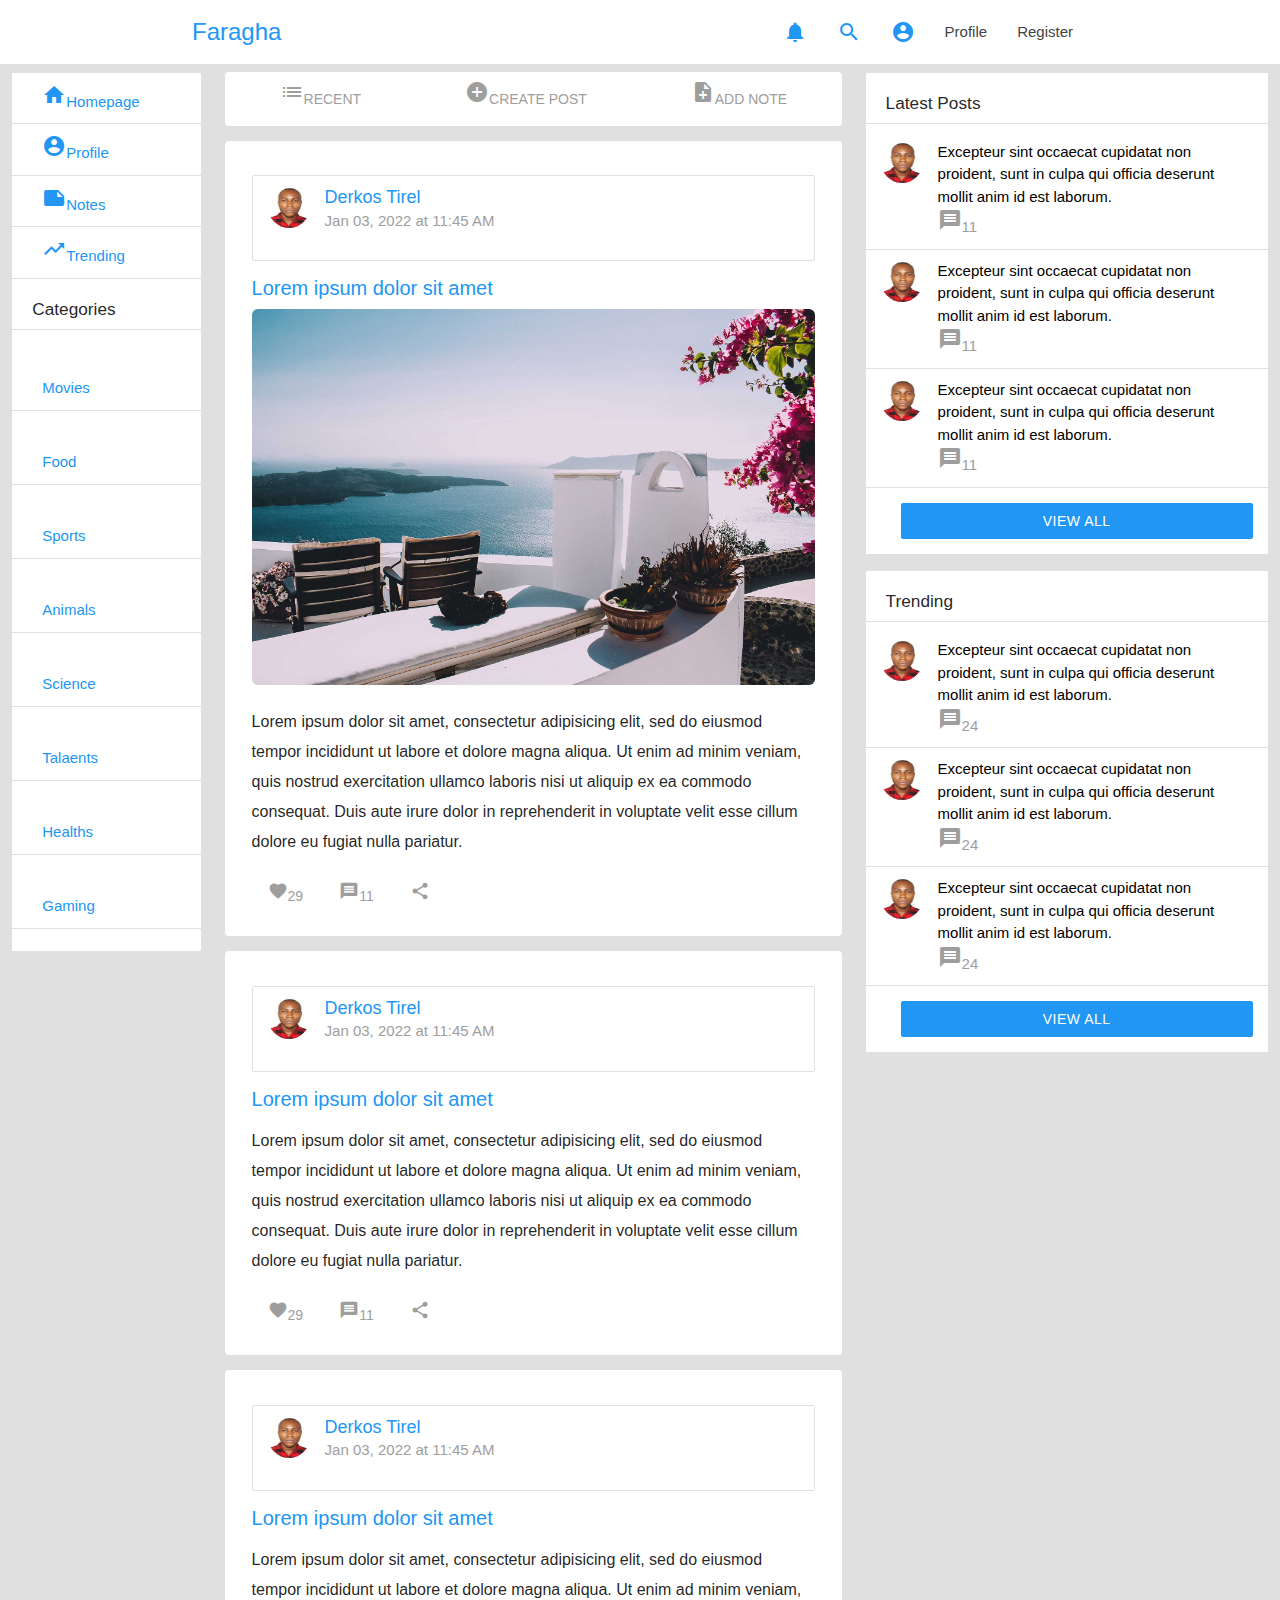
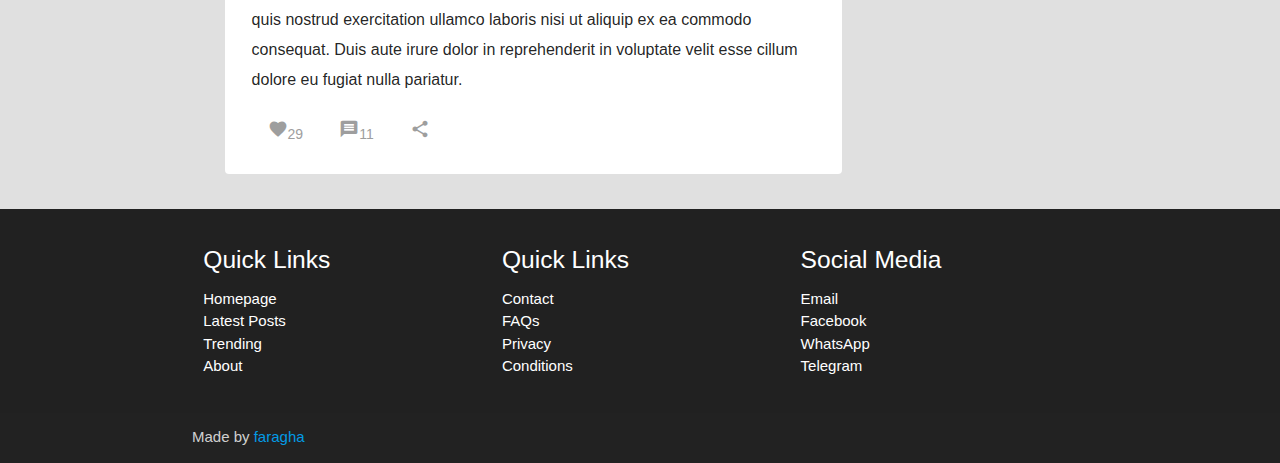
==== index.html @ c3e7fd15 "first commit" ====
<!DOCTYPE html>
<html lang="en">
<head>
  <meta http-equiv="Content-Type" content="text/html; charset=UTF-8"/>
  <meta name="viewport" content="width=device-width, initial-scale=1"/>
  <title>Faragha - Homepage</title>

  <!-- CSS  -->
  <link href="https://fonts.googleapis.com/icon?family=Material+Icons" rel="stylesheet">
  <link href="css/materialize.css" type="text/css" rel="stylesheet" media="screen,projection"/>
  <link href="css/style.css" type="text/css" rel="stylesheet" media="screen,projection"/>
</head>
<body class="grey lighten-2">
  <nav class="white z-depth-0" role="navigation">
    <div class="nav-wrapper container z-depth-0">
      <a id="logo-container" href="index.html" class="brand-logo blue-text" style="font-size: 24px;">Faragha</a>
      <ul class="right hide-on-med-and-down">
        <li><a href="#" class="blue-text"><i class="material-icons">notifications</i></a></li>
        <li><a href="#" class="blue-text"><i class="material-icons">search</i></a></li>
        <li><a href="#" class="blue-text"><i class="material-icons">account_circle</i></a></li>
        <li><a href="#">Profile</a></li>
        <li><a href="#">Register</a></li>
      </ul>
      <ul id="nav-mobile" class="sidenav">
        <li>
          <div class="user-view">
            <div class="background red darken-4"></div>
            
            <a href="index.html"><img src="images/favicon.ico" class="circle"></a>
            <a href="#"><span class="white-text name">Derkos Tirel</span></a>
            <a href="#"><span class="white-text email">tirelangono@gmail.com</span></a>
          </div>
        </li>

        <li><a href="index.html"><i class="material-icons">home</i>Homepage</a></li>
        <li><a href="#"><i class="material-icons">list</i>Latest Posts</a></li>
        <li><a href="#"><i class="material-icons">trending_up</i>Trending</a></li>
        <li><a href="#"><i class="material-icons">category</i>Categories</a></li>
        <div class="divider"></div>

        <li><a href="#"><i class="material-icons">notifications</i>Notifications</a></li>
        <li><a href="#"><i class="material-icons">account_circle</i>Profile</a></li>
        <li><a href="notes.html"><i class="material-icons">note</i>Notes</a></li>
        <div class="divider"></div>

        <li><a href="#"><i class="material-icons">info</i>About</a></li>
        <li><a href="#"><i class="material-icons">contacts</i>Contact</a></li>
        <li><a href="#"><i class="material-icons">help</i>FAQs</a></li>
        <div class="divider"></div>

        <li><a href="#"><i class="material-icons">exit_to_app</i>Logout</a></li>
        <li><a href="#"><i class="material-icons">login</i>Login</a></li>
        <li><a href="#"><i class="material-icons">save</i>Register</a></li>
      </ul>
      <a href="index.html" data-target="nav-mobile" class="sidenav-trigger">
        <i class="material-icons">menu</i>
      </a>
    </div>
  </nav>

  <div class="section no-pad">
    <div class="container" style="width: 100%;">
      <div class="row">

        <div class="col s12 m4 l2 xl2 hide-on-med-and-down">
          <div class="collection with-header white">
            <a class="collection-item blue-text" href="#"><i class="material-icons">home</i>Homepage</a>
            <a class="collection-item blue-text" href="#"><i class="material-icons">account_circle</i>Profile</a>
            <a class="collection-item blue-text" href="notes.html"><i class="material-icons">note</i>Notes</a>
            <a class="collection-item blue-text" href="#"><i class="material-icons">trending_up</i>Trending</a>
            <h6 class="collection-header">Categories</h6>
            <a class="collection-item blue-text" href="#"><i class="material-icons">category</i>Movies</a>
            <a class="collection-item blue-text" href="#"><i class="material-icons">category</i>Food</a>
            <a class="collection-item blue-text" href="#"><i class="material-icons">category</i>Sports</a>
            <a class="collection-item blue-text" href="#"><i class="material-icons">category</i>Animals</a>
            <a class="collection-item blue-text" href="#"><i class="material-icons">category</i>Science</a>
            <a class="collection-item blue-text" href="#"><i class="material-icons">category</i>Talaents</a>
            <a class="collection-item blue-text" href="#"><i class="material-icons">category</i>Healths</a>
            <a class="collection-item blue-text" href="#"><i class="material-icons">category</i>Gaming</a>
            <br>
          </div>
        </div>

        <div class="col s12 m8 l6 xl6">
          <div class="card z-depth-0">
            <div class="card-tabs">
              <ul class="tabs tabs-fixed-width">
                <li class="tab"><a href="#" class="grey-text"><i class="material-icons">list</i>Recent</a></li>
                <li class="tab"><a href="#" class="grey-text"><i class="material-icons">add_circle</i>Create Post</a></li>
                <li class="tab"><a href="#" class="grey-text"><i class="material-icons">note_add</i>Add Note</a></li>
              </ul>
            </div>
          </div>

          <div class="card-panel z-depth-0">
            <div class="collection">
              <a href="#" class="collection-item avatar">
                <img src="images/user.jpg" alt="" class="circle">
                <span class="title blue-text">Derkos Tirel</span><br>
                <span class="grey-text subheader">Jan 03, 2022 at 11:45 AM</span>
              </a>
            </div>
            <div class="card-content">
              <a href="detail.html">
                <h5 class="card-title blue-text">Lorem ipsum dolor sit amet</h5>
              </a>
              <a href="detail.html" class="card-image">
                <img class="responsive-img" src="images/1.jpg">
              </a>
              <p class="light">Lorem ipsum dolor sit amet, consectetur adipisicing elit, sed do eiusmod tempor incididunt ut labore et dolore magna aliqua. Ut enim ad minim veniam, quis nostrud exercitation ullamco laboris nisi ut aliquip ex ea commodo consequat. Duis aute irure dolor in reprehenderit in voluptate velit esse cillum dolore eu fugiat nulla pariatur.</p>
              <div class="text-left">
                <a href="#" class="btn-flat waves-effect waves-light grey-text"><i class="material-icons">favorite</i>29</a>
                <a href="#" class="btn-flat waves-effect waves-light grey-text"><i class="material-icons">message</i>11</a>
                <a href="#" class="btn-flat waves-effect waves-light grey-text"><i class="material-icons">share</i></a>
              </div>
            </div>
          </div>

          <div class="card-panel z-depth-0">
            <div class="collection">
              <a href="#" class="collection-item avatar">
                <img src="images/user.jpg" alt="" class="circle">
                <span class="title blue-text">Derkos Tirel</span><br>
                <span class="grey-text">Jan 03, 2022 at 11:45 AM</span>
              </a>
            </div>
            <div class="card-content">
              <a href="detail.html">
                <h5 class="card-title blue-text">Lorem ipsum dolor sit amet</h5>
              </a>
              <p class="light">Lorem ipsum dolor sit amet, consectetur adipisicing elit, sed do eiusmod tempor incididunt ut labore et dolore magna aliqua. Ut enim ad minim veniam, quis nostrud exercitation ullamco laboris nisi ut aliquip ex ea commodo consequat. Duis aute irure dolor in reprehenderit in voluptate velit esse cillum dolore eu fugiat nulla pariatur.</p>
              <div class="text-left">
                <a href="#" class="btn-flat waves-effect waves-light grey-text"><i class="material-icons">favorite</i>29</a>
                <a href="#" class="btn-flat waves-effect waves-light grey-text"><i class="material-icons">message</i>11</a>
                <a href="#" class="btn-flat waves-effect waves-light grey-text"><i class="material-icons">share</i></a>
              </div>
            </div>
          </div>

          <div class="card-panel z-depth-0">
            <div class="collection">
              <a href="#" class="collection-item avatar">
                <img src="images/user.jpg" alt="" class="circle">
                <span class="title blue-text">Derkos Tirel</span><br>
                <span class="grey-text">Jan 03, 2022 at 11:45 AM</span>
              </a>
            </div>
            <div class="card-content">
              <a href="detail.html">
                <h5 class="card-title blue-text">Lorem ipsum dolor sit amet</h5>
              </a>
              <p class="light">Lorem ipsum dolor sit amet, consectetur adipisicing elit, sed do eiusmod tempor incididunt ut labore et dolore magna aliqua. Ut enim ad minim veniam, quis nostrud exercitation ullamco laboris nisi ut aliquip ex ea commodo consequat. Duis aute irure dolor in reprehenderit in voluptate velit esse cillum dolore eu fugiat nulla pariatur.</p>
              <div class="text-left">
                <a href="#" class="btn-flat waves-effect waves-light grey-text"><i class="material-icons">favorite</i>29</a>
                <a href="#" class="btn-flat waves-effect waves-light grey-text"><i class="material-icons">message</i>11</a>
                <a href="#" class="btn-flat waves-effect waves-light grey-text"><i class="material-icons">share</i></a>
              </div>
            </div>
          </div>
        </div>

        <div class="col s12 m4 l4 xl4">
          <div class="collection with-header white">
            <h6 class="collection-header">Latest Posts</h6>
            <a href="#" class="collection-item avatar">
              <img src="images/user.jpg" alt="" class="circle">
              <span class="light black-text">Excepteur sint occaecat cupidatat non proident, sunt in culpa qui officia deserunt mollit anim id est laborum.</span><br>
              <span class="grey-text"><i class="material-icons">message</i>11</span>
            </a>
            <a href="#" class="collection-item avatar">
              <img src="images/user.jpg" alt="" class="circle">
              <span class="light black-text">Excepteur sint occaecat cupidatat non proident, sunt in culpa qui officia deserunt mollit anim id est laborum.</span><br>
              <span class="grey-text"><i class="material-icons">message</i>11</span>
            </a>
            <a href="#" class="collection-item avatar">
              <img src="images/user.jpg" alt="" class="circle">
              <span class="light black-text">Excepteur sint occaecat cupidatat non proident, sunt in culpa qui officia deserunt mollit anim id est laborum.</span><br>
              <span class="grey-text"><i class="material-icons">message</i>11</span>
            </a>
            <div class="collection-item">
              <a href="#" class="btn waves-effect waves-light z-depth-0 blue" style="width: 100%;">View all</a>
            </div>
          </div>

          <div class="collection with-header white">
            <h6 class="collection-header">Trending</h6>
            <a href="#" class="collection-item avatar">
              <img src="images/user.jpg" alt="" class="circle">
              <span class="light black-text">Excepteur sint occaecat cupidatat non proident, sunt in culpa qui officia deserunt mollit anim id est laborum.</span><br>
              <span class="grey-text"><i class="material-icons">message</i>24</span>
            </a>
            <a href="#" class="collection-item avatar">
              <img src="images/user.jpg" alt="" class="circle">
              <span class="light black-text">Excepteur sint occaecat cupidatat non proident, sunt in culpa qui officia deserunt mollit anim id est laborum.</span><br>
              <span class="grey-text"><i class="material-icons">message</i>24</span>
            </a>
            <a href="#" class="collection-item avatar">
              <img src="images/user.jpg" alt="" class="circle">
              <span class="light black-text">Excepteur sint occaecat cupidatat non proident, sunt in culpa qui officia deserunt mollit anim id est laborum.</span><br>
              <span class="grey-text"><i class="material-icons">message</i>24</span>
            </a>
            <div class="collection-item">
              <a href="#" class="btn waves-effect waves-light z-depth-0 blue" style="width: 100%;">View all</a>
            </div>
          </div>
        </div>

      </div>
    </div>
  </div>


  <footer class="page-footer grey darken-4">
    <div class="container">
      <div class="row">
        <div class="col s12 m3 l4 xl4">
          <h5 class="white-text">Quick Links</h5>
          <ul>
            <li><a class="white-text" href="#!">Homepage</a></li>
            <li><a class="white-text" href="#!">Latest Posts</a></li>
            <li><a class="white-text" href="#!">Trending</a></li>
            <li><a class="white-text" href="#!">About</a></li>
          </ul>
        </div>

        <div class="col s12 m3 l4 xl4">
          <h5 class="white-text">Quick Links</h5>
          <ul>
            <li><a class="white-text" href="#!">Contact</a></li>
            <li><a class="white-text" href="#!">FAQs</a></li>
            <li><a class="white-text" href="#!">Privacy</a></li>
            <li><a class="white-text" href="#!">Conditions</a></li>
          </ul>
        </div>

        <div class="col s12 m3 l4 xl4">
          <h5 class="white-text">Social Media</h5>
          <ul>
            <li><a class="white-text" href="#!">Email</a></li>
            <li><a class="white-text" href="#!">Facebook</a></li>
            <li><a class="white-text" href="#!">WhatsApp</a></li>
            <li><a class="white-text" href="#!">Telegram</a></li>
          </ul>
        </div>
      </div>
    </div>
    <div class="footer-copyright">
      <div class="container">Made by <a class="brand-logo text-lighten-3" href="#">faragha</a>
      </div>
    </div>
  </footer>


  <!--  Scripts-->
  <script src="https://code.jquery.com/jquery-2.1.1.min.js"></script>
  <script src="js/materialize.js"></script>
  <script src="js/init.js"></script>
  <script src="js/masonry.pkgd.min.js"></script>


  <script type="text/javascript">
    var elem = document.querySelector('.gallery');
    var msnry = new Masonry( elem, {
      // options
      itemSelector: '.gallery-item',
      columnWidth: '.gallery-item',
    });

    // element argument can be a selector string
    //   for an individual element
    var msnry = new Masonry( '.gallery', {
      // options
    });
  </script>

  </body>
</html>
---- css/style.css ----
/* Custom Stylesheet */
/**
 * Use this file to override Materialize files so you can update
 * the core Materialize files in the future
 *
 * Made By MaterializeCSS.com
 */
html, body {
  font-family: 'Roboto', 'Helvetica', sans-serif;
  margin: 0;
  padding: 0;
}

nav ul a,
nav .brand-logo {
  color: #444;
}

h1 {
  font-size: 40px;
}

p {
  line-height: 2rem;
  font-size: 16px;
}

.sidenav-trigger {
  color: #000;
}

.icon-block {
  padding: 0 15px;
}
.icon-block .material-icons {
  font-size: inherit;
}

footer.page-footer {
  margin: 0;
}

/*Styling Contents*/
.card, .card-panel {
  border: solid rgba(255,255,255,.9);
}

.card-image img {
  border-radius: 6px;
  box-shadow: #ddd;
}

.card-title {
  font-size: 20px!important;
  font-weight: 500!important;
}

.btn {
  margin: 5px;
}

.btn-bottom {
  width: 100%;
  margin-bottom: 5px;
}

div.horizontal-scrollbar {
  margin-top: 20px;
  padding: 4px;
  width: 100%;
  overflow: auto!important;
  white-space: nowrap!important;
}

/*FIELDS FORM*/
.form-styling {
  border-radius: 5px!important;
  padding: 0 6px;
}

form {
  justify-content: space-between;
}

input, select {
  width: 100%;
  padding: 12px;
  box-sizing: border-box;
  border: solid #ccc;
  border-radius: 4px;
  border-style: none; 
  background-color: #f8f8f8;
  color: black;
  resize: none;
  font-size: 16px;
  margin-bottom: 20px;

}

textarea {
  width: 100%;
  height: 200px;
  padding: 12px;
  box-sizing: border-box;
  border: solid #ccc;
  border-radius: 4px;
  background-color: #f8f8f8;
  resize: none;
  margin-bottom: 10px;
  font-size: 16px;
}
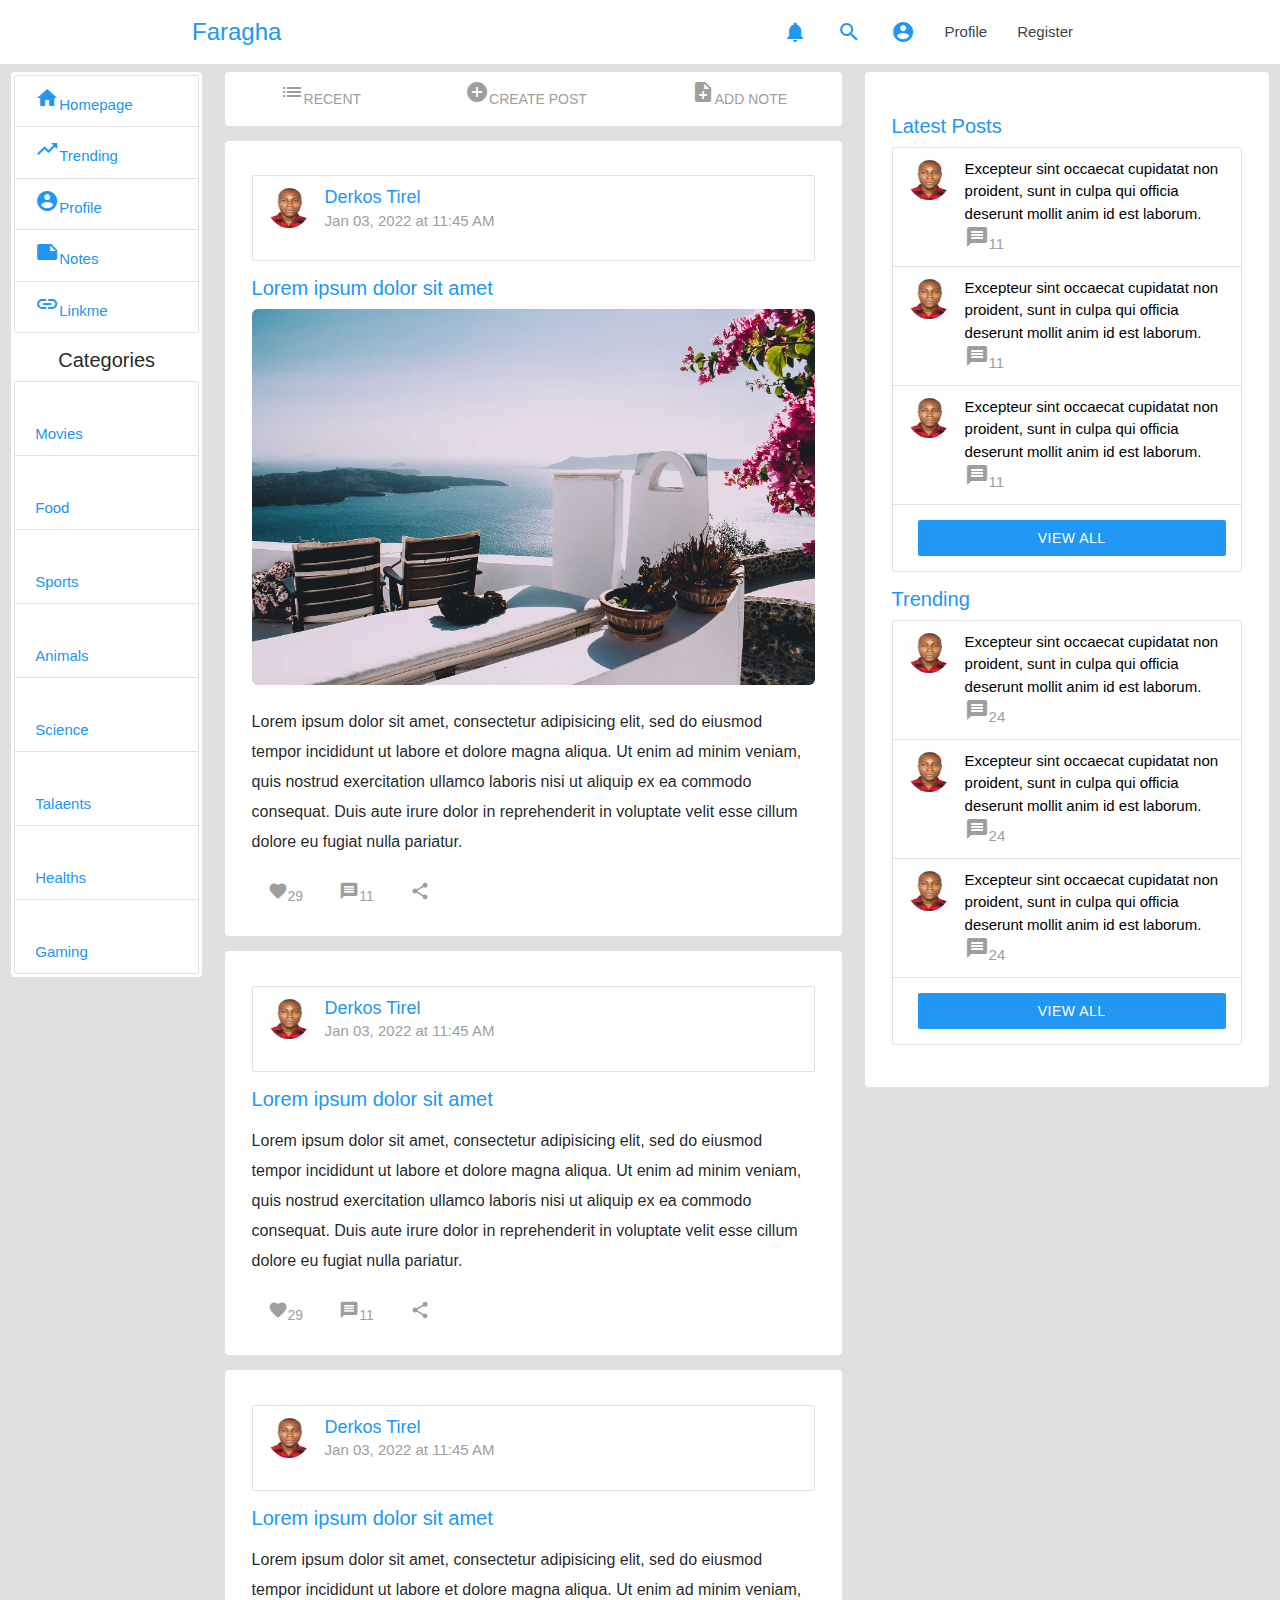
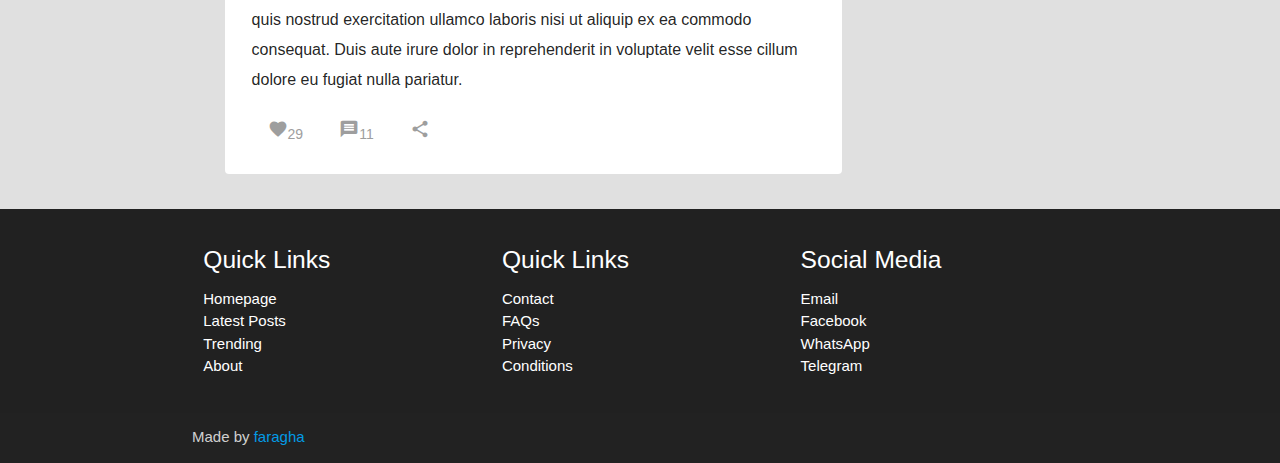
==== commit 12c25b49: "update ui and add more pages" ====
--- a/index.html
+++ b/index.html
@@ -7,8 +7,8 @@
 
   <!-- CSS  -->
   <link href="https://fonts.googleapis.com/icon?family=Material+Icons" rel="stylesheet">
-  <link href="css/materialize.css" type="text/css" rel="stylesheet" media="screen,projection"/>
-  <link href="css/style.css" type="text/css" rel="stylesheet" media="screen,projection"/>
+  <link href="static/css/materialize.css" type="text/css" rel="stylesheet" media="screen,projection"/>
+  <link href="static/css/style.css" type="text/css" rel="stylesheet" media="screen,projection"/>
 </head>
 <body class="grey lighten-2">
   <nav class="white z-depth-0" role="navigation">
@@ -26,7 +26,7 @@
           <div class="user-view">
             <div class="background red darken-4"></div>
             
-            <a href="index.html"><img src="images/favicon.ico" class="circle"></a>
+            <a href="index.html"><img src="static/images/favicon.ico" class="circle"></a>
             <a href="#"><span class="white-text name">Derkos Tirel</span></a>
             <a href="#"><span class="white-text email">tirelangono@gmail.com</span></a>
           </div>
@@ -61,23 +61,27 @@
   <div class="section no-pad">
     <div class="container" style="width: 100%;">
       <div class="row">
-
         <div class="col s12 m4 l2 xl2 hide-on-med-and-down">
-          <div class="collection with-header white">
-            <a class="collection-item blue-text" href="#"><i class="material-icons">home</i>Homepage</a>
-            <a class="collection-item blue-text" href="#"><i class="material-icons">account_circle</i>Profile</a>
-            <a class="collection-item blue-text" href="notes.html"><i class="material-icons">note</i>Notes</a>
-            <a class="collection-item blue-text" href="#"><i class="material-icons">trending_up</i>Trending</a>
-            <h6 class="collection-header">Categories</h6>
-            <a class="collection-item blue-text" href="#"><i class="material-icons">category</i>Movies</a>
-            <a class="collection-item blue-text" href="#"><i class="material-icons">category</i>Food</a>
-            <a class="collection-item blue-text" href="#"><i class="material-icons">category</i>Sports</a>
-            <a class="collection-item blue-text" href="#"><i class="material-icons">category</i>Animals</a>
-            <a class="collection-item blue-text" href="#"><i class="material-icons">category</i>Science</a>
-            <a class="collection-item blue-text" href="#"><i class="material-icons">category</i>Talaents</a>
-            <a class="collection-item blue-text" href="#"><i class="material-icons">category</i>Healths</a>
-            <a class="collection-item blue-text" href="#"><i class="material-icons">category</i>Gaming</a>
-            <br>
+          <div class="card-panel z-depth-0" style="padding: 0;">
+            <div class="collection" style="margin: 0px;">
+              <a class="collection-item blue-text" href="#"><i class="material-icons">home</i>Homepage</a>
+              <a class="collection-item blue-text" href="#"><i class="material-icons">trending_up</i>Trending</a>
+              <a class="collection-item blue-text" href="#"><i class="material-icons">account_circle</i>Profile</a>
+              <a class="collection-item blue-text" href="notes.html"><i class="material-icons">note</i>Notes</a>
+              <a class="collection-item blue-text" href="notes.html"><i class="material-icons">link</i>Linkme</a>
+            </div>
+
+            <h5 class="card-title center">Categories</h5>
+            <div class="collection" style="margin-bottom: 0px;">
+              <a class="collection-item blue-text" href="#"><i class="material-icons">category</i>Movies</a>
+              <a class="collection-item blue-text" href="#"><i class="material-icons">category</i>Food</a>
+              <a class="collection-item blue-text" href="#"><i class="material-icons">category</i>Sports</a>
+              <a class="collection-item blue-text" href="#"><i class="material-icons">category</i>Animals</a>
+              <a class="collection-item blue-text" href="#"><i class="material-icons">category</i>Science</a>
+              <a class="collection-item blue-text" href="#"><i class="material-icons">category</i>Talaents</a>
+              <a class="collection-item blue-text" href="#"><i class="material-icons">category</i>Healths</a>
+              <a class="collection-item blue-text" href="#"><i class="material-icons">category</i>Gaming</a>
+            </div>
           </div>
         </div>
 
@@ -95,7 +99,7 @@
           <div class="card-panel z-depth-0">
             <div class="collection">
               <a href="#" class="collection-item avatar">
-                <img src="images/user.jpg" alt="" class="circle">
+                <img src="static/images/user.jpg" alt="" class="circle">
                 <span class="title blue-text">Derkos Tirel</span><br>
                 <span class="grey-text subheader">Jan 03, 2022 at 11:45 AM</span>
               </a>
@@ -105,7 +109,7 @@
                 <h5 class="card-title blue-text">Lorem ipsum dolor sit amet</h5>
               </a>
               <a href="detail.html" class="card-image">
-                <img class="responsive-img" src="images/1.jpg">
+                <img class="responsive-img" src="static/images/1.jpg">
               </a>
               <p class="light">Lorem ipsum dolor sit amet, consectetur adipisicing elit, sed do eiusmod tempor incididunt ut labore et dolore magna aliqua. Ut enim ad minim veniam, quis nostrud exercitation ullamco laboris nisi ut aliquip ex ea commodo consequat. Duis aute irure dolor in reprehenderit in voluptate velit esse cillum dolore eu fugiat nulla pariatur.</p>
               <div class="text-left">
@@ -119,7 +123,7 @@
           <div class="card-panel z-depth-0">
             <div class="collection">
               <a href="#" class="collection-item avatar">
-                <img src="images/user.jpg" alt="" class="circle">
+                <img src="static/images/user.jpg" alt="" class="circle">
                 <span class="title blue-text">Derkos Tirel</span><br>
                 <span class="grey-text">Jan 03, 2022 at 11:45 AM</span>
               </a>
@@ -140,7 +144,7 @@
           <div class="card-panel z-depth-0">
             <div class="collection">
               <a href="#" class="collection-item avatar">
-                <img src="images/user.jpg" alt="" class="circle">
+                <img src="static/images/user.jpg" alt="" class="circle">
                 <span class="title blue-text">Derkos Tirel</span><br>
                 <span class="grey-text">Jan 03, 2022 at 11:45 AM</span>
               </a>
@@ -160,47 +164,48 @@
         </div>
 
         <div class="col s12 m4 l4 xl4">
-          <div class="collection with-header white">
-            <h6 class="collection-header">Latest Posts</h6>
-            <a href="#" class="collection-item avatar">
-              <img src="images/user.jpg" alt="" class="circle">
-              <span class="light black-text">Excepteur sint occaecat cupidatat non proident, sunt in culpa qui officia deserunt mollit anim id est laborum.</span><br>
-              <span class="grey-text"><i class="material-icons">message</i>11</span>
-            </a>
-            <a href="#" class="collection-item avatar">
-              <img src="images/user.jpg" alt="" class="circle">
-              <span class="light black-text">Excepteur sint occaecat cupidatat non proident, sunt in culpa qui officia deserunt mollit anim id est laborum.</span><br>
-              <span class="grey-text"><i class="material-icons">message</i>11</span>
-            </a>
-            <a href="#" class="collection-item avatar">
-              <img src="images/user.jpg" alt="" class="circle">
-              <span class="light black-text">Excepteur sint occaecat cupidatat non proident, sunt in culpa qui officia deserunt mollit anim id est laborum.</span><br>
-              <span class="grey-text"><i class="material-icons">message</i>11</span>
-            </a>
-            <div class="collection-item">
-              <a href="#" class="btn waves-effect waves-light z-depth-0 blue" style="width: 100%;">View all</a>
-            </div>
-          </div>
-
-          <div class="collection with-header white">
-            <h6 class="collection-header">Trending</h6>
-            <a href="#" class="collection-item avatar">
-              <img src="images/user.jpg" alt="" class="circle">
-              <span class="light black-text">Excepteur sint occaecat cupidatat non proident, sunt in culpa qui officia deserunt mollit anim id est laborum.</span><br>
-              <span class="grey-text"><i class="material-icons">message</i>24</span>
-            </a>
-            <a href="#" class="collection-item avatar">
-              <img src="images/user.jpg" alt="" class="circle">
-              <span class="light black-text">Excepteur sint occaecat cupidatat non proident, sunt in culpa qui officia deserunt mollit anim id est laborum.</span><br>
-              <span class="grey-text"><i class="material-icons">message</i>24</span>
-            </a>
-            <a href="#" class="collection-item avatar">
-              <img src="images/user.jpg" alt="" class="circle">
-              <span class="light black-text">Excepteur sint occaecat cupidatat non proident, sunt in culpa qui officia deserunt mollit anim id est laborum.</span><br>
-              <span class="grey-text"><i class="material-icons">message</i>24</span>
-            </a>
-            <div class="collection-item">
-              <a href="#" class="btn waves-effect waves-light z-depth-0 blue" style="width: 100%;">View all</a>
+          <div class="card-panel z-depth-0">
+            <h5 class="card-title blue-text">Latest Posts</h5>
+            <div class="collection">
+              <a href="#" class="collection-item avatar">
+                <img src="static/images/user.jpg" alt="" class="circle">
+                <span class="light black-text">Excepteur sint occaecat cupidatat non proident, sunt in culpa qui officia deserunt mollit anim id est laborum.</span><br>
+                <span class="grey-text"><i class="material-icons">message</i>11</span>
+              </a>
+              <a href="#" class="collection-item avatar">
+                <img src="static/images/user.jpg" alt="" class="circle">
+                <span class="light black-text">Excepteur sint occaecat cupidatat non proident, sunt in culpa qui officia deserunt mollit anim id est laborum.</span><br>
+                <span class="grey-text"><i class="material-icons">message</i>11</span>
+              </a>
+              <a href="#" class="collection-item avatar">
+                <img src="static/images/user.jpg" alt="" class="circle">
+                <span class="light black-text">Excepteur sint occaecat cupidatat non proident, sunt in culpa qui officia deserunt mollit anim id est laborum.</span><br>
+                <span class="grey-text"><i class="material-icons">message</i>11</span>
+              </a>
+              <div class="collection-item">
+                <a href="#" class="btn waves-effect waves-light z-depth-0 blue" style="width: 100%;">View all</a>
+              </div>
+            </div>
+            <h5 class="card-title blue-text">Trending</h5>
+            <div class="collection">
+              <a href="#" class="collection-item avatar">
+                <img src="static/images/user.jpg" alt="" class="circle">
+                <span class="light black-text">Excepteur sint occaecat cupidatat non proident, sunt in culpa qui officia deserunt mollit anim id est laborum.</span><br>
+                <span class="grey-text"><i class="material-icons">message</i>24</span>
+              </a>
+              <a href="#" class="collection-item avatar">
+                <img src="static/images/user.jpg" alt="" class="circle">
+                <span class="light black-text">Excepteur sint occaecat cupidatat non proident, sunt in culpa qui officia deserunt mollit anim id est laborum.</span><br>
+                <span class="grey-text"><i class="material-icons">message</i>24</span>
+              </a>
+              <a href="#" class="collection-item avatar">
+                <img src="static/images/user.jpg" alt="" class="circle">
+                <span class="light black-text">Excepteur sint occaecat cupidatat non proident, sunt in culpa qui officia deserunt mollit anim id est laborum.</span><br>
+                <span class="grey-text"><i class="material-icons">message</i>24</span>
+              </a>
+              <div class="collection-item">
+                <a href="#" class="btn waves-effect waves-light z-depth-0 blue" style="width: 100%;">View all</a>
+              </div>
             </div>
           </div>
         </div>
@@ -253,9 +258,9 @@
 
   <!--  Scripts-->
   <script src="https://code.jquery.com/jquery-2.1.1.min.js"></script>
-  <script src="js/materialize.js"></script>
-  <script src="js/init.js"></script>
-  <script src="js/masonry.pkgd.min.js"></script>
+  <script src="static/js/materialize.js"></script>
+  <script src="static/js/init.js"></script>
+  <script src="static/js/masonry.pkgd.min.js"></script>
 
 
   <script type="text/javascript">
--- a/static/css/style.css
+++ b/static/css/style.css
@@ -0,0 +1,111 @@
+/* Custom Stylesheet */
+/**
+ * Use this file to override Materialize files so you can update
+ * the core Materialize files in the future
+ *
+ * Made By MaterializeCSS.com
+ */
+html, body {
+  font-family: 'Roboto', 'Helvetica', sans-serif;
+  margin: 0;
+  padding: 0;
+}
+
+nav ul a,
+nav .brand-logo {
+  color: #444;
+}
+
+h1 {
+  font-size: 40px;
+}
+
+p {
+  line-height: 2rem;
+  font-size: 16px;
+}
+
+.sidenav-trigger {
+  color: #000;
+}
+
+.icon-block {
+  padding: 0 15px;
+}
+.icon-block .material-icons {
+  font-size: inherit;
+}
+
+footer.page-footer {
+  margin: 0;
+}
+
+/*Styling Contents*/
+.card, .card-panel {
+  border: solid rgba(255,255,255,.9);
+}
+
+.card-image img {
+  border-radius: 6px;
+  box-shadow: #ddd;
+}
+
+.card-title {
+  font-size: 20px!important;
+  font-weight: 500!important;
+}
+
+.btn {
+  margin: 5px;
+}
+
+.btn-bottom {
+  width: 100%;
+  margin-bottom: 5px;
+}
+
+div.horizontal-scrollbar {
+  margin-top: 20px;
+  padding: 4px;
+  width: 100%;
+  overflow: auto!important;
+  white-space: nowrap!important;
+}
+
+/*FIELDS FORM*/
+.form-styling {
+  border-radius: 5px!important;
+  padding: 0 6px;
+}
+
+form {
+  justify-content: space-between;
+}
+
+input, select {
+  width: 100%;
+  padding: 12px;
+  box-sizing: border-box;
+  border: solid #ccc;
+  border-radius: 4px;
+  border-style: none; 
+  background-color: #f8f8f8;
+  color: black;
+  resize: none;
+  font-size: 16px;
+  margin-bottom: 20px;
+
+}
+
+textarea {
+  width: 100%;
+  height: 200px;
+  padding: 12px;
+  box-sizing: border-box;
+  border: solid #ccc;
+  border-radius: 4px;
+  background-color: #f8f8f8;
+  resize: none;
+  margin-bottom: 10px;
+  font-size: 16px;
+}
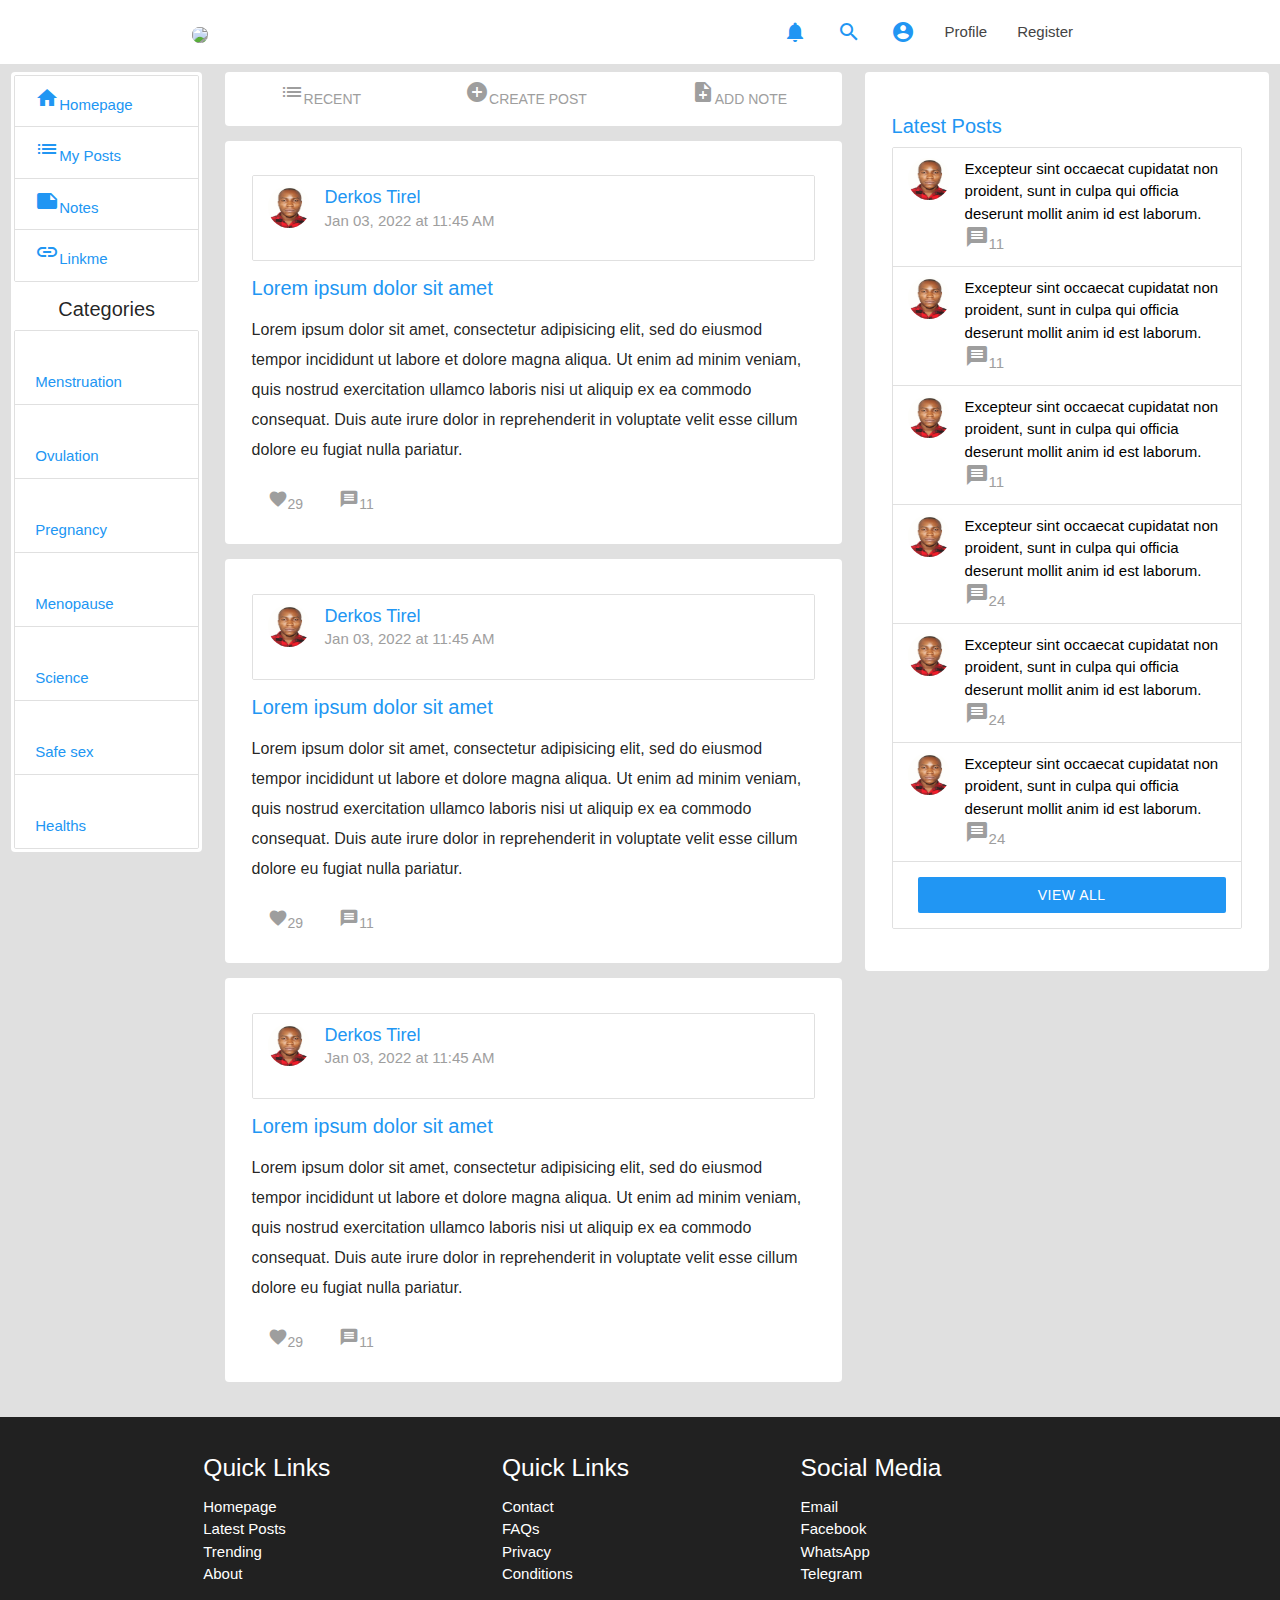
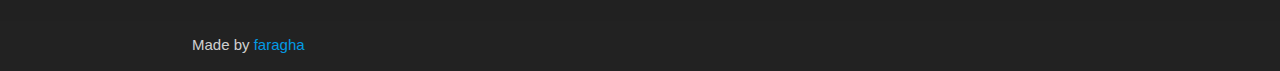
==== commit 9c998c8a: "new update" ====
--- a/index.html
+++ b/index.html
@@ -13,7 +13,8 @@
 <body class="grey lighten-2">
   <nav class="white z-depth-0" role="navigation">
     <div class="nav-wrapper container z-depth-0">
-      <a id="logo-container" href="index.html" class="brand-logo blue-text" style="font-size: 24px;">Faragha</a>
+      <a id="logo-container" href="index.html" class="brand-logo blue-text"><img class="circle grey pad-top" src="static/images/favicon.ico" height="50" style="margin-top: 4px;"></a>
+
       <ul class="right hide-on-med-and-down">
         <li><a href="#" class="blue-text"><i class="material-icons">notifications</i></a></li>
         <li><a href="#" class="blue-text"><i class="material-icons">search</i></a></li>
@@ -34,7 +35,6 @@
 
         <li><a href="index.html"><i class="material-icons">home</i>Homepage</a></li>
         <li><a href="#"><i class="material-icons">list</i>Latest Posts</a></li>
-        <li><a href="#"><i class="material-icons">trending_up</i>Trending</a></li>
         <li><a href="#"><i class="material-icons">category</i>Categories</a></li>
         <div class="divider"></div>
 
@@ -65,22 +65,20 @@
           <div class="card-panel z-depth-0" style="padding: 0;">
             <div class="collection" style="margin: 0px;">
               <a class="collection-item blue-text" href="#"><i class="material-icons">home</i>Homepage</a>
-              <a class="collection-item blue-text" href="#"><i class="material-icons">trending_up</i>Trending</a>
-              <a class="collection-item blue-text" href="#"><i class="material-icons">account_circle</i>Profile</a>
+              <a class="collection-item blue-text" href="#"><i class="material-icons">list</i>My Posts</a>
               <a class="collection-item blue-text" href="notes.html"><i class="material-icons">note</i>Notes</a>
               <a class="collection-item blue-text" href="notes.html"><i class="material-icons">link</i>Linkme</a>
             </div>
 
             <h5 class="card-title center">Categories</h5>
             <div class="collection" style="margin-bottom: 0px;">
-              <a class="collection-item blue-text" href="#"><i class="material-icons">category</i>Movies</a>
-              <a class="collection-item blue-text" href="#"><i class="material-icons">category</i>Food</a>
-              <a class="collection-item blue-text" href="#"><i class="material-icons">category</i>Sports</a>
-              <a class="collection-item blue-text" href="#"><i class="material-icons">category</i>Animals</a>
+              <a class="collection-item blue-text" href="#"><i class="material-icons">category</i>Menstruation</a>
+              <a class="collection-item blue-text" href="#"><i class="material-icons">category</i>Ovulation</a>
+              <a class="collection-item blue-text" href="#"><i class="material-icons">category</i>Pregnancy</a>
+              <a class="collection-item blue-text" href="#"><i class="material-icons">category</i>Menopause</a>
               <a class="collection-item blue-text" href="#"><i class="material-icons">category</i>Science</a>
-              <a class="collection-item blue-text" href="#"><i class="material-icons">category</i>Talaents</a>
+              <a class="collection-item blue-text" href="#"><i class="material-icons">category</i>Safe sex</a>
               <a class="collection-item blue-text" href="#"><i class="material-icons">category</i>Healths</a>
-              <a class="collection-item blue-text" href="#"><i class="material-icons">category</i>Gaming</a>
             </div>
           </div>
         </div>
@@ -108,14 +106,10 @@
               <a href="detail.html">
                 <h5 class="card-title blue-text">Lorem ipsum dolor sit amet</h5>
               </a>
-              <a href="detail.html" class="card-image">
-                <img class="responsive-img" src="static/images/1.jpg">
-              </a>
               <p class="light">Lorem ipsum dolor sit amet, consectetur adipisicing elit, sed do eiusmod tempor incididunt ut labore et dolore magna aliqua. Ut enim ad minim veniam, quis nostrud exercitation ullamco laboris nisi ut aliquip ex ea commodo consequat. Duis aute irure dolor in reprehenderit in voluptate velit esse cillum dolore eu fugiat nulla pariatur.</p>
               <div class="text-left">
                 <a href="#" class="btn-flat waves-effect waves-light grey-text"><i class="material-icons">favorite</i>29</a>
                 <a href="#" class="btn-flat waves-effect waves-light grey-text"><i class="material-icons">message</i>11</a>
-                <a href="#" class="btn-flat waves-effect waves-light grey-text"><i class="material-icons">share</i></a>
               </div>
             </div>
           </div>
@@ -136,7 +130,6 @@
               <div class="text-left">
                 <a href="#" class="btn-flat waves-effect waves-light grey-text"><i class="material-icons">favorite</i>29</a>
                 <a href="#" class="btn-flat waves-effect waves-light grey-text"><i class="material-icons">message</i>11</a>
-                <a href="#" class="btn-flat waves-effect waves-light grey-text"><i class="material-icons">share</i></a>
               </div>
             </div>
           </div>
@@ -157,7 +150,6 @@
               <div class="text-left">
                 <a href="#" class="btn-flat waves-effect waves-light grey-text"><i class="material-icons">favorite</i>29</a>
                 <a href="#" class="btn-flat waves-effect waves-light grey-text"><i class="material-icons">message</i>11</a>
-                <a href="#" class="btn-flat waves-effect waves-light grey-text"><i class="material-icons">share</i></a>
               </div>
             </div>
           </div>
@@ -182,12 +174,6 @@
                 <span class="light black-text">Excepteur sint occaecat cupidatat non proident, sunt in culpa qui officia deserunt mollit anim id est laborum.</span><br>
                 <span class="grey-text"><i class="material-icons">message</i>11</span>
               </a>
-              <div class="collection-item">
-                <a href="#" class="btn waves-effect waves-light z-depth-0 blue" style="width: 100%;">View all</a>
-              </div>
-            </div>
-            <h5 class="card-title blue-text">Trending</h5>
-            <div class="collection">
               <a href="#" class="collection-item avatar">
                 <img src="static/images/user.jpg" alt="" class="circle">
                 <span class="light black-text">Excepteur sint occaecat cupidatat non proident, sunt in culpa qui officia deserunt mollit anim id est laborum.</span><br>
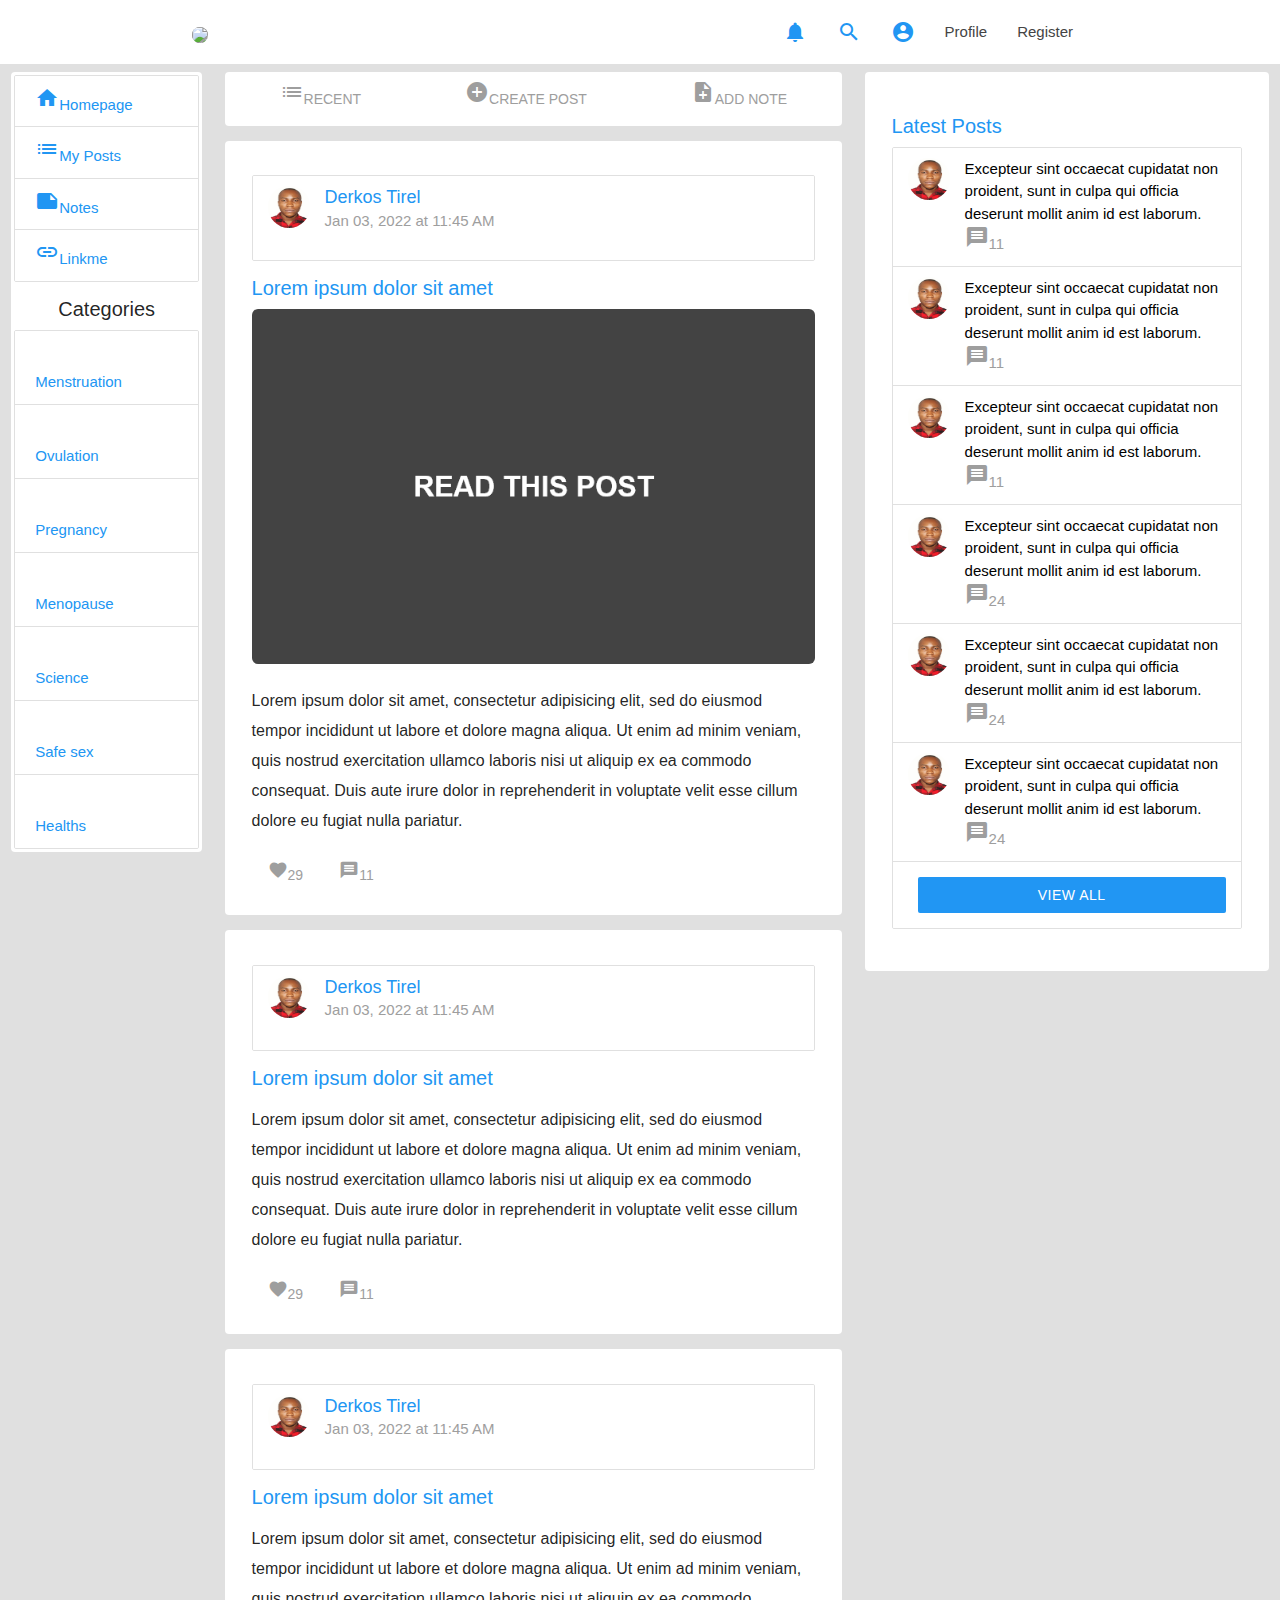
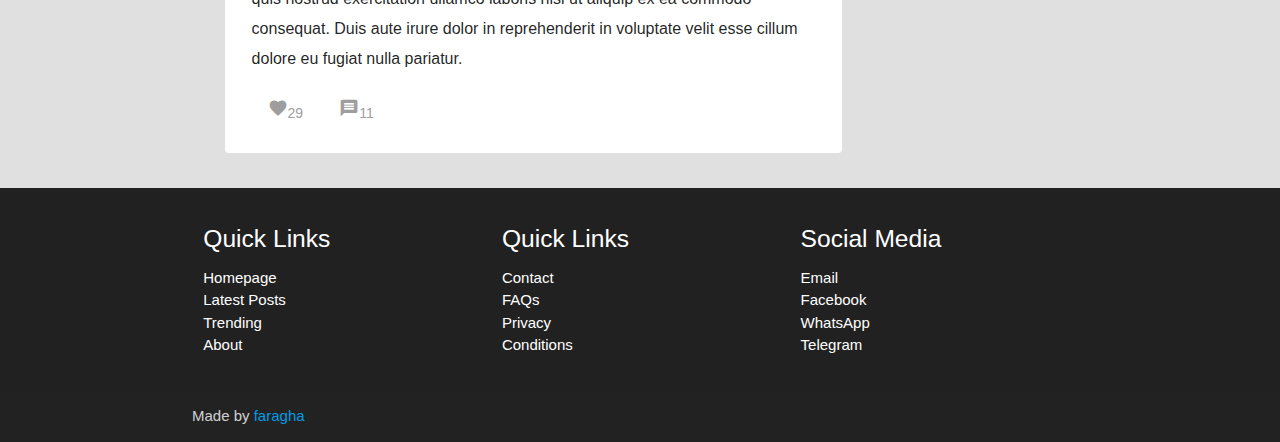
==== commit 7861ef21: "new update" ====
--- a/index.html
+++ b/index.html
@@ -106,6 +106,9 @@
               <a href="detail.html">
                 <h5 class="card-title blue-text">Lorem ipsum dolor sit amet</h5>
               </a>
+              <a href="detail.html" class="card-image">
+                <img class="responsive-img" src="static/images/1.PNG">
+              </a>
               <p class="light">Lorem ipsum dolor sit amet, consectetur adipisicing elit, sed do eiusmod tempor incididunt ut labore et dolore magna aliqua. Ut enim ad minim veniam, quis nostrud exercitation ullamco laboris nisi ut aliquip ex ea commodo consequat. Duis aute irure dolor in reprehenderit in voluptate velit esse cillum dolore eu fugiat nulla pariatur.</p>
               <div class="text-left">
                 <a href="#" class="btn-flat waves-effect waves-light grey-text"><i class="material-icons">favorite</i>29</a>
